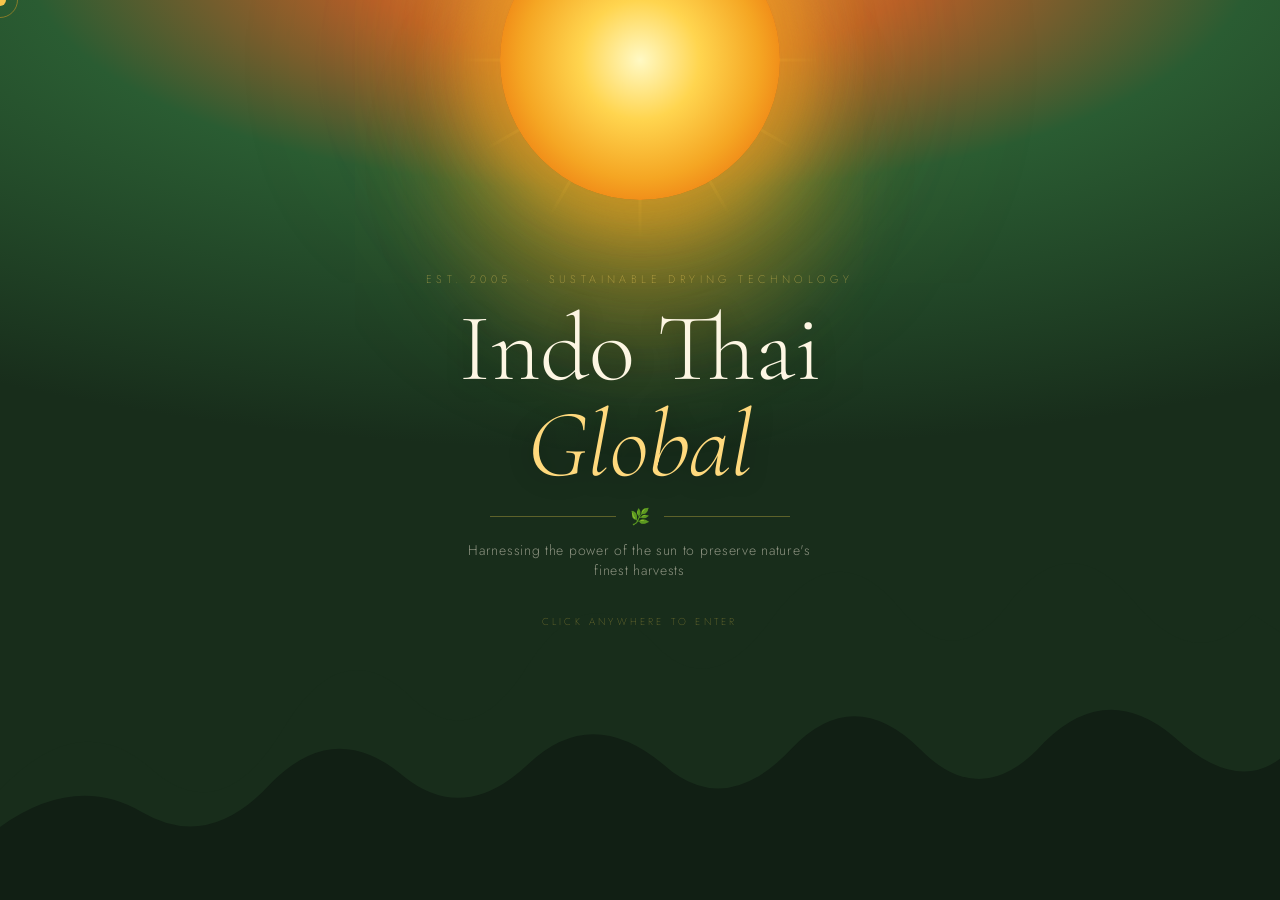
==== index.html @ aed5a340 "Add files via upload" ====
<!DOCTYPE html>
<html lang="en">
<head>
<meta charset="UTF-8">
<meta name="viewport" content="width=device-width, initial-scale=1.0">
<title>Indo Thai Global</title>
<link href="https://fonts.googleapis.com/css2?family=Cormorant+Garamond:ital,wght@0,300;1,300&family=Jost:wght@200;300&display=swap" rel="stylesheet">
<style>
*, *::before, *::after { margin: 0; padding: 0; box-sizing: border-box; }

:root {
  --sun: #f5a623;
  --sun-light: #ffd97d;
  --green-deep: #182d1b;
  --cream: #fdf6e3;
}

html, body {
  width: 100%; height: 100%;
  overflow: hidden;
  cursor: none;
  background: var(--green-deep);
}

#welcome {
  position: fixed; inset: 0;
  display: flex; align-items: center; justify-content: center;
}

#bg {
  position: absolute; inset: 0;
  background: radial-gradient(ellipse 100% 55% at 50% -5%,
    #e8913a 0%, #b85e28 22%, #2a5c32 48%, #182d1b 100%);
}

/* ── original sun ── */
#sun {
  position: absolute;
  top: -80px; left: 50%;
  transform: translateX(-50%);
  width: 280px; height: 280px;
  border-radius: 50%;
  background: radial-gradient(circle, #fff9c4 0%, #ffd54f 30%, #f5a623 60%, #e65100 100%);
  box-shadow:
    0 0 60px 30px rgba(245,166,35,0.5),
    0 0 120px 60px rgba(245,166,35,0.25),
    0 0 200px 100px rgba(245,166,35,0.1);
  animation: sunRise 3s cubic-bezier(.22,1,.36,1) forwards;
  opacity: 0;
  will-change: transform, opacity;
}
@keyframes sunRise {
  0%   { top: 40px; opacity: 0; }
  100% { top: -80px; opacity: 1; }
}

/* pulse is a separate blurred div — only animates opacity+scale (GPU only) */
#sun-glow {
  position: absolute;
  top: -80px; left: 50%;
  width: 480px; height: 480px;
  margin-left: -240px;
  border-radius: 50%;
  background: radial-gradient(circle, rgba(245,166,35,0.5) 0%, rgba(245,166,35,0.2) 45%, transparent 70%);
  filter: blur(28px);
  animation: sunRise 3s cubic-bezier(.22,1,.36,1) forwards,
             glowPulse 6s 3s ease-in-out infinite;
  opacity: 0;
  pointer-events: none;
  will-change: transform, opacity;
}
@keyframes glowPulse {
  0%,100% { opacity: 0.75; transform: scale(1); }
  50%      { opacity: 1;    transform: scale(1.15); }
}

/* ── original rays ── */
#rays {
  position: absolute;
  top: -80px; left: 50%;
  transform: translateX(-50%);
  width: 280px; height: 280px;
  animation: sunRise 3s cubic-bezier(.22,1,.36,1) forwards,
             raysRotate 20s 3s linear infinite;
  opacity: 0;
  will-change: transform, opacity;
}
@keyframes raysRotate {
  to { transform: translateX(-50%) rotate(360deg); }
}
.ray {
  position: absolute;
  top: 50%; left: 50%;
  width: 3px; height: 180px;
  background: linear-gradient(to bottom, rgba(255,220,80,0.6), transparent);
  transform-origin: 50% 0%;
  border-radius: 2px;
}

/* ── foliage ── */
#foliage {
  position: absolute; bottom: 0; left: 0; right: 0; height: 42%;
  background: url("data:image/svg+xml,%3Csvg xmlns='http://www.w3.org/2000/svg' viewBox='0 0 1440 360' preserveAspectRatio='none'%3E%3Cpath fill='%23182d1b' d='M0,360V255Q90,175 170,235Q250,295 320,195Q385,105 460,165Q530,225 595,135Q660,50 735,115Q800,175 870,90Q940,10 1010,80Q1075,150 1140,72Q1205,5 1275,75Q1345,148 1410,88L1440,105V360Z'/%3E%3C/svg%3E") no-repeat bottom/100%;
}
#foliage2 {
  position: absolute; bottom: 0; left: 0; right: 0; height: 26%;
  background: url("data:image/svg+xml,%3Csvg xmlns='http://www.w3.org/2000/svg' viewBox='0 0 1440 240' preserveAspectRatio='none'%3E%3Cpath fill='%23111f14' d='M0,240V165Q85,110 160,150Q235,190 305,120Q375,55 450,110Q520,165 595,100Q665,40 745,100Q815,158 890,85Q960,18 1035,85Q1105,150 1175,78Q1245,15 1320,72Q1390,130 1440,95V240Z'/%3E%3C/svg%3E") no-repeat bottom/100%;
}

/* ── content ── */
#content {
  position: relative; z-index: 5;
  display: flex; flex-direction: column;
  align-items: center; text-align: center; gap: 14px;
  animation: fadeUp 0.8s 2.2s both;
  will-change: opacity, transform;
}
@keyframes fadeUp {
  from { opacity: 0; transform: translateY(20px); }
  to   { opacity: 1; transform: translateY(0); }
}

.eyebrow {
  font-family: 'Jost', sans-serif;
  font-weight: 200;
  font-size: clamp(9px, 1vw, 11px);
  letter-spacing: 0.4em;
  text-transform: uppercase;
  color: rgba(255,215,100,0.6);
}

h1 {
  font-family: 'Cormorant Garamond', serif;
  font-weight: 300;
  font-size: clamp(46px, 7.5vw, 100px);
  line-height: 1;
  color: var(--cream);
  text-shadow: 0 2px 24px rgba(0,0,0,0.3);
}
h1 em { font-style: italic; color: var(--sun-light); }

.divider {
  display: flex; align-items: center; gap: 14px;
  width: 300px;
}
.divider-line { flex: 1; height: 1px; background: rgba(255,220,80,0.3); }

.sub {
  font-family: 'Jost', sans-serif;
  font-weight: 300;
  font-size: clamp(12px, 1.2vw, 14px);
  letter-spacing: 0.05em;
  color: rgba(253,246,227,0.5);
  max-width: 360px;
}

.hint {
  margin-top: 20px;
  font-family: 'Jost', sans-serif;
  font-weight: 200;
  font-size: 10px;
  letter-spacing: 0.32em;
  text-transform: uppercase;
  color: rgba(255,215,80,0.45);
  animation: blink 3s 3.5s ease-in-out infinite;
}
@keyframes blink {
  0%,100% { opacity: 0.35; }
  50%      { opacity: 0.85; }
}

/* ── cursor ── */
#cur {
  position: fixed; pointer-events: none; z-index: 9999;
  width: 12px; height: 12px; border-radius: 50%;
  background: var(--sun);
  mix-blend-mode: screen;
  transform: translate(-50%,-50%);
  transition: width .12s, height .12s;
  will-change: left, top;
}
#cur-ring {
  position: fixed; pointer-events: none; z-index: 9998;
  width: 36px; height: 36px; border-radius: 50%;
  border: 1.5px solid rgba(245,166,35,0.45);
  transform: translate(-50%,-50%);
  transition: left .14s ease, top .14s ease;
  will-change: left, top;
}

#cv { position: fixed; inset: 0; pointer-events: none; z-index: 9990; }

/* ── exit ── */
#flash {
  position: fixed; inset: 0; z-index: 19999;
  pointer-events: none; opacity: 0;
  will-change: opacity;
}
#flash.go { animation: flashOut 1.55s cubic-bezier(.4,0,.2,1) forwards; }
@keyframes flashOut {
  0%   { opacity: 0; }
  20%  { opacity: 1; background: radial-gradient(circle at var(--cx) var(--cy),
           rgba(255,220,80,0.9) 0%, rgba(245,166,35,0.6) 30%,
           rgba(76,175,80,0.4) 60%, transparent 90%); }
  60%  { opacity: 1; background: radial-gradient(circle at var(--cx) var(--cy),
           #fff9c4 0%, #ffd54f 20%, #4caf50 50%, #182d1b 80%); }
  100% { opacity: 1; background: #182d1b; }
}

.bl {
  position: fixed; pointer-events: none; z-index: 19998;
  animation: blAnim var(--d) cubic-bezier(.22,1,.36,1) forwards;
  will-change: transform, opacity;
}
@keyframes blAnim {
  0%   { transform: translate(0,0) rotate(0deg) scale(0); opacity: 1; }
  100% { transform: translate(var(--tx),var(--ty)) rotate(var(--r)) scale(1.4); opacity: 0; }
}
</style>
</head>
<body>

<canvas id="cv"></canvas>
<div id="cur"></div>
<div id="cur-ring"></div>
<div id="flash"></div>

<div id="welcome">
  <div id="bg"></div>
  <div id="sun-glow"></div>
  <div id="rays"></div>
  <div id="sun"></div>
  <div id="foliage"></div>
  <div id="foliage2"></div>

  <div id="content">
    <div class="eyebrow">Est. 2005 &nbsp;·&nbsp; Sustainable Drying Technology</div>
    <h1>Indo Thai<br><em>Global</em></h1>
    <div class="divider">
      <div class="divider-line"></div>
      <span style="font-size:16px">🌿</span>
      <div class="divider-line"></div>
    </div>
    <div class="sub">Harnessing the power of the sun to preserve nature's finest harvests</div>
    <div class="hint">Click anywhere to enter</div>
  </div>
</div>

<script>
/* ── sun rays (original JS approach) ── */
const raysEl = document.getElementById('rays');
for (let i = 0; i < 12; i++) {
  const r = document.createElement('div');
  r.className = 'ray';
  r.style.transform = `translateX(-50%) rotate(${i * 30}deg)`;
  raysEl.appendChild(r);
}

/* ── cursor ── */
const cur  = document.getElementById('cur');
const ring = document.getElementById('cur-ring');
document.addEventListener('mousemove', e => {
  cur.style.left  = e.clientX + 'px'; cur.style.top  = e.clientY + 'px';
  ring.style.left = e.clientX + 'px'; ring.style.top = e.clientY + 'px';
}, { passive: true });
document.addEventListener('mousedown', () => { cur.style.width='20px'; cur.style.height='20px'; });
document.addEventListener('mouseup',   () => { cur.style.width='12px'; cur.style.height='12px'; });

/* ── canvas leaves ── */
const cv  = document.getElementById('cv');
const ctx = cv.getContext('2d');
function resize() { cv.width = innerWidth; cv.height = innerHeight; }
resize();
window.addEventListener('resize', resize, { passive: true });

const EM = ['🍃','🌿','🍀','☘️'];
const pool = [];

function mkLeaf(x, y, burst) {
  const spd = burst ? 5.5 : 2;
  return {
    x, y,
    vx: (Math.random()-.5)*spd,
    vy: -(Math.random()*spd + 1.2),
    g:  burst ? 0.16 : 0.05,
    life: 1,
    decay: burst ? 0.026 : 0.006,
    sz: Math.random()*12+7,
    rot: Math.random()*Math.PI*2,
    rv: (Math.random()-.5)*0.09,
    e: EM[Math.floor(Math.random()*EM.length)]
  };
}

/* idle drizzle — 1 leaf per 2s */
let drizzleId = setInterval(() => {
  if (exiting) return;
  const l = mkLeaf(Math.random()*innerWidth, -10, false);
  l.vy=0.7; l.vx=(Math.random()-.5)*0.5; l.g=0.018; l.decay=0.003;
  pool.push(l);
}, 2000);

/* mouse trail — 1 per 220ms */
let lastT = 0;
document.addEventListener('mousemove', e => {
  if (exiting) return;
  const now = Date.now();
  if (now-lastT > 220) { lastT=now; pool.push(mkLeaf(e.clientX, e.clientY, false)); }
}, { passive: true });

/* click burst — 8 leaves */
document.addEventListener('mousedown', e => {
  if (!exiting) for (let i=0; i<8; i++) pool.push(mkLeaf(e.clientX, e.clientY, true));
});

/* render loop — grouped by emoji to minimise font switches */
(function loop() {
  ctx.clearRect(0,0,cv.width,cv.height);
  // cap pool so it never grows unbounded
  if (pool.length > 40) pool.splice(0, pool.length - 40);
  for (let i=pool.length-1; i>=0; i--) {
    const l=pool[i];
    l.vy+=l.g; l.vx*=0.99; l.x+=l.vx; l.y+=l.vy; l.rot+=l.rv; l.life-=l.decay;
    if (l.life<=0) { pool.splice(i,1); continue; }
    ctx.globalAlpha = Math.max(0, l.life);
    ctx.font = l.sz+'px serif';
    ctx.save();
    ctx.translate(l.x,l.y); ctx.rotate(l.rot);
    ctx.fillText(l.e,-l.sz/2,l.sz/2);
    ctx.restore();
  }
  ctx.globalAlpha = 1;
  requestAnimationFrame(loop);
})();

/* ── exit ── */
let exiting = false;
document.getElementById('welcome').addEventListener('click', e => {
  if (exiting) return;
  exiting = true;
  clearInterval(drizzleId);

  const es = ['🍃','🌿','🍀','☘️','🌱','🌾','🌻','✨'];
  for (let i=0; i<28; i++) {
    const el = document.createElement('div');
    el.className = 'bl';
    const ang = (i/28)*Math.PI*2 + Math.random()*.4;
    const d   = Math.random()*360+120;
    el.textContent = es[Math.floor(Math.random()*es.length)];
    el.style.cssText =
      `left:${e.clientX}px;top:${e.clientY}px;`+
      `font-size:${18+Math.random()*20}px;`+
      `--tx:${Math.cos(ang)*d}px;--ty:${Math.sin(ang)*d}px;`+
      `--r:${Math.random()*720-360}deg;--d:${.7+Math.random()*.7}s`;
    document.body.appendChild(el);
  }

  const flash = document.getElementById('flash');
  flash.style.setProperty('--cx', e.clientX+'px');
  flash.style.setProperty('--cy', e.clientY+'px');
  flash.classList.add('go');

  setTimeout(() => { window.location.href = 'home.html'; }, 1550);
});
</script>
</body>
</html>
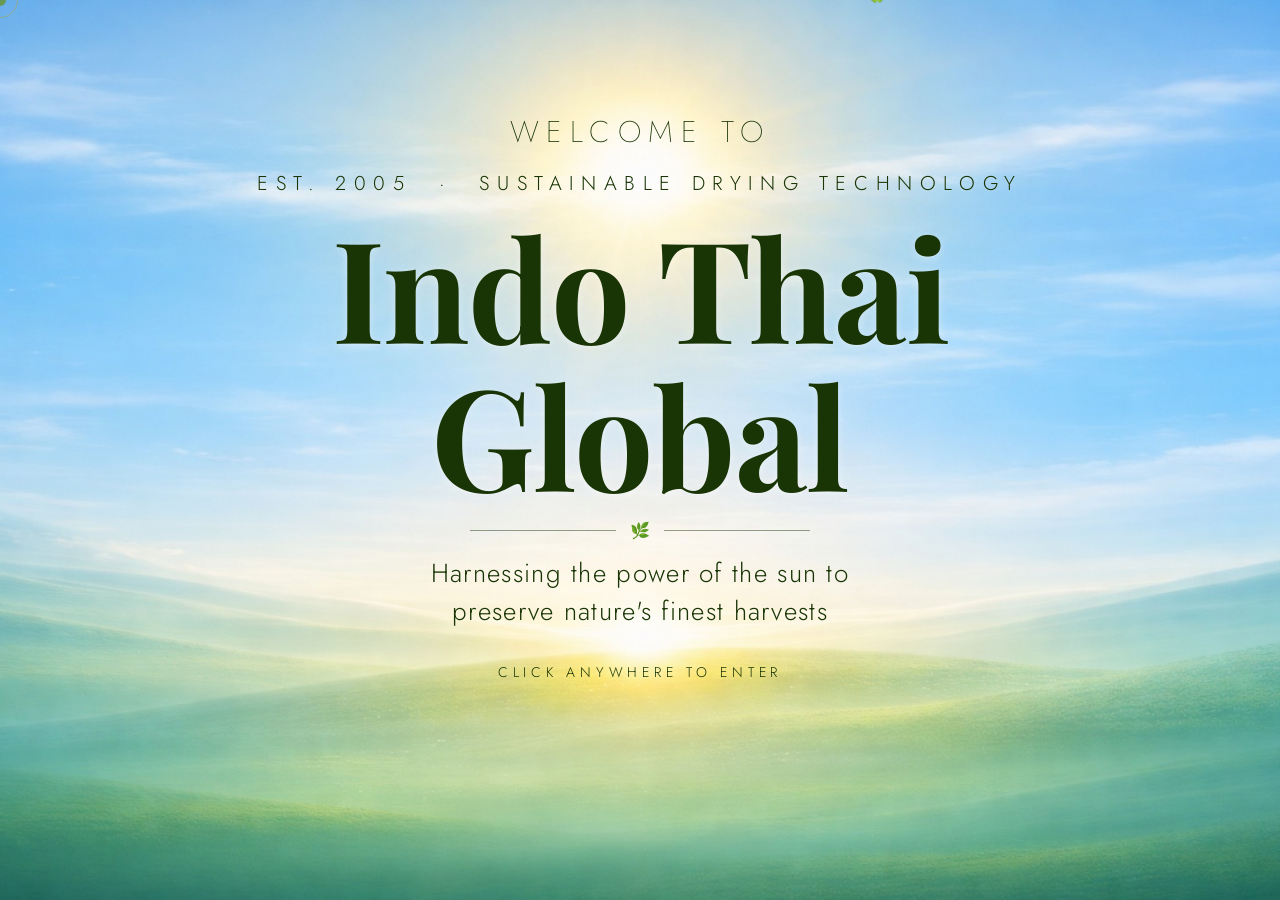
==== commit 355623e3: "Add files via upload" ====
--- a/index.html
+++ b/index.html
@@ -4,22 +4,15 @@
 <meta charset="UTF-8">
 <meta name="viewport" content="width=device-width, initial-scale=1.0">
 <title>Indo Thai Global</title>
-<link href="https://fonts.googleapis.com/css2?family=Cormorant+Garamond:ital,wght@0,300;1,300&family=Jost:wght@200;300&display=swap" rel="stylesheet">
+<link href="https://fonts.googleapis.com/css2?family=Playfair+Display:ital,wght@0,700;1,700&family=Jost:wght@200;300&display=swap" rel="stylesheet">
 <style>
 *, *::before, *::after { margin: 0; padding: 0; box-sizing: border-box; }
-
-:root {
-  --sun: #f5a623;
-  --sun-light: #ffd97d;
-  --green-deep: #182d1b;
-  --cream: #fdf6e3;
-}
 
 html, body {
   width: 100%; height: 100%;
   overflow: hidden;
   cursor: none;
-  background: var(--green-deep);
+  background: #8dd8ef;
 }
 
 #welcome {
@@ -27,215 +20,155 @@
   display: flex; align-items: center; justify-content: center;
 }
 
-#bg {
+#bg-canvas {
   position: absolute; inset: 0;
-  background: radial-gradient(ellipse 100% 55% at 50% -5%,
-    #e8913a 0%, #b85e28 22%, #2a5c32 48%, #182d1b 100%);
-}
-
-/* ── original sun ── */
-#sun {
-  position: absolute;
-  top: -80px; left: 50%;
-  transform: translateX(-50%);
-  width: 280px; height: 280px;
-  border-radius: 50%;
-  background: radial-gradient(circle, #fff9c4 0%, #ffd54f 30%, #f5a623 60%, #e65100 100%);
-  box-shadow:
-    0 0 60px 30px rgba(245,166,35,0.5),
-    0 0 120px 60px rgba(245,166,35,0.25),
-    0 0 200px 100px rgba(245,166,35,0.1);
-  animation: sunRise 3s cubic-bezier(.22,1,.36,1) forwards;
-  opacity: 0;
-  will-change: transform, opacity;
-}
-@keyframes sunRise {
-  0%   { top: 40px; opacity: 0; }
-  100% { top: -80px; opacity: 1; }
-}
-
-/* pulse is a separate blurred div — only animates opacity+scale (GPU only) */
-#sun-glow {
-  position: absolute;
-  top: -80px; left: 50%;
-  width: 480px; height: 480px;
-  margin-left: -240px;
-  border-radius: 50%;
-  background: radial-gradient(circle, rgba(245,166,35,0.5) 0%, rgba(245,166,35,0.2) 45%, transparent 70%);
-  filter: blur(28px);
-  animation: sunRise 3s cubic-bezier(.22,1,.36,1) forwards,
-             glowPulse 6s 3s ease-in-out infinite;
-  opacity: 0;
+  width: 100%; height: 100%;
+  z-index: 0;
+  display: none;
+}
+
+#cv {
+  position: fixed; inset: 0;
   pointer-events: none;
-  will-change: transform, opacity;
-}
-@keyframes glowPulse {
-  0%,100% { opacity: 0.75; transform: scale(1); }
-  50%      { opacity: 1;    transform: scale(1.15); }
-}
-
-/* ── original rays ── */
-#rays {
-  position: absolute;
-  top: -80px; left: 50%;
-  transform: translateX(-50%);
-  width: 280px; height: 280px;
-  animation: sunRise 3s cubic-bezier(.22,1,.36,1) forwards,
-             raysRotate 20s 3s linear infinite;
-  opacity: 0;
-  will-change: transform, opacity;
-}
-@keyframes raysRotate {
-  to { transform: translateX(-50%) rotate(360deg); }
-}
-.ray {
-  position: absolute;
-  top: 50%; left: 50%;
-  width: 3px; height: 180px;
-  background: linear-gradient(to bottom, rgba(255,220,80,0.6), transparent);
-  transform-origin: 50% 0%;
-  border-radius: 2px;
-}
-
-/* ── foliage ── */
-#foliage {
-  position: absolute; bottom: 0; left: 0; right: 0; height: 42%;
-  background: url("data:image/svg+xml,%3Csvg xmlns='http://www.w3.org/2000/svg' viewBox='0 0 1440 360' preserveAspectRatio='none'%3E%3Cpath fill='%23182d1b' d='M0,360V255Q90,175 170,235Q250,295 320,195Q385,105 460,165Q530,225 595,135Q660,50 735,115Q800,175 870,90Q940,10 1010,80Q1075,150 1140,72Q1205,5 1275,75Q1345,148 1410,88L1440,105V360Z'/%3E%3C/svg%3E") no-repeat bottom/100%;
-}
-#foliage2 {
-  position: absolute; bottom: 0; left: 0; right: 0; height: 26%;
-  background: url("data:image/svg+xml,%3Csvg xmlns='http://www.w3.org/2000/svg' viewBox='0 0 1440 240' preserveAspectRatio='none'%3E%3Cpath fill='%23111f14' d='M0,240V165Q85,110 160,150Q235,190 305,120Q375,55 450,110Q520,165 595,100Q665,40 745,100Q815,158 890,85Q960,18 1035,85Q1105,150 1175,78Q1245,15 1320,72Q1390,130 1440,95V240Z'/%3E%3C/svg%3E") no-repeat bottom/100%;
-}
-
-/* ── content ── */
+  z-index: 20;
+}
+
 #content {
-  position: relative; z-index: 5;
+  position: relative; z-index: 15;
   display: flex; flex-direction: column;
   align-items: center; text-align: center; gap: 14px;
-  animation: fadeUp 0.8s 2.2s both;
-  will-change: opacity, transform;
+  opacity: 0;
+  margin-top: -12vh;
+}
+#content.visible {
+  animation: fadeUp 0.9s cubic-bezier(.22,1,.36,1) forwards;
 }
 @keyframes fadeUp {
-  from { opacity: 0; transform: translateY(20px); }
+  from { opacity: 0; transform: translateY(22px); }
   to   { opacity: 1; transform: translateY(0); }
+}
+
+.welcome-text {
+  font-family: 'Jost', sans-serif;
+  font-weight: 180;
+  font-size: clamp(20px, 2.8vw, 30px);
+  letter-spacing: 0.25em;
+  text-transform: uppercase;
+  color: #1a3505;
+  text-shadow: 0 1px 3px rgba(255,255,255,0.3);
+  margin-bottom: 2px;
 }
 
 .eyebrow {
   font-family: 'Jost', sans-serif;
-  font-weight: 200;
-  font-size: clamp(9px, 1vw, 11px);
-  letter-spacing: 0.4em;
+  font-weight: 300;
+  font-size: clamp(14px, 1.8vw, 20px);
+  letter-spacing: 0.38em;
   text-transform: uppercase;
-  color: rgba(255,215,100,0.6);
+  color: #1a3505;
+  text-shadow: 0 1px 3px rgba(255,255,255,0.25);
 }
 
 h1 {
-  font-family: 'Cormorant Garamond', serif;
-  font-weight: 300;
-  font-size: clamp(46px, 7.5vw, 100px);
-  line-height: 1;
-  color: var(--cream);
-  text-shadow: 0 2px 24px rgba(0,0,0,0.3);
-}
-h1 em { font-style: italic; color: var(--sun-light); }
+  font-family: 'Playfair Display', serif;
+  font-weight: 700;
+  font-size: clamp(72px, 11vw, 148px);
+  line-height: 1.05;
+  color: #1a3505;
+  text-shadow: 0 2px 8px rgba(255,255,255,0.4), 0 1px 0 rgba(255,255,255,0.2);
+  letter-spacing: -0.01em;
+}
+h1 em { font-style: italic; color: #2a4a08; font-family: 'Playfair Display', serif; }
 
 .divider {
   display: flex; align-items: center; gap: 14px;
-  width: 300px;
-}
-.divider-line { flex: 1; height: 1px; background: rgba(255,220,80,0.3); }
+  width: 340px;
+}
+.divider-line { flex: 1; height: 1px; background: rgba(20,50,5,0.45); }
 
 .sub {
   font-family: 'Jost', sans-serif;
   font-weight: 300;
-  font-size: clamp(12px, 1.2vw, 14px);
+  font-size: clamp(18px, 2.2vw, 26px);
   letter-spacing: 0.05em;
-  color: rgba(253,246,227,0.5);
-  max-width: 360px;
+  color: #1a3505;
+  max-width: 420px;
+  text-shadow: 0 1px 4px rgba(255,255,255,0.35);
 }
 
 .hint {
-  margin-top: 20px;
+  margin-top: 18px;
   font-family: 'Jost', sans-serif;
-  font-weight: 200;
-  font-size: 10px;
-  letter-spacing: 0.32em;
+  font-weight: 300;
+  font-size: 14px;
+  letter-spacing: 0.34em;
   text-transform: uppercase;
-  color: rgba(255,215,80,0.45);
-  animation: blink 3s 3.5s ease-in-out infinite;
+  color: #1a3505;
+  animation: blink 3s ease-in-out infinite;
 }
 @keyframes blink {
-  0%,100% { opacity: 0.35; }
-  50%      { opacity: 0.85; }
-}
-
-/* ── cursor ── */
+  0%,100% { opacity: 0.3; }
+  50%      { opacity: 0.8; }
+}
+
 #cur {
   position: fixed; pointer-events: none; z-index: 9999;
   width: 12px; height: 12px; border-radius: 50%;
-  background: var(--sun);
-  mix-blend-mode: screen;
+  background: rgba(255,220,60,0.85);
+  mix-blend-mode: multiply;
   transform: translate(-50%,-50%);
   transition: width .12s, height .12s;
-  will-change: left, top;
 }
 #cur-ring {
   position: fixed; pointer-events: none; z-index: 9998;
   width: 36px; height: 36px; border-radius: 50%;
-  border: 1.5px solid rgba(245,166,35,0.45);
+  border: 1.5px solid rgba(200,160,20,0.40);
   transform: translate(-50%,-50%);
-  transition: left .14s ease, top .14s ease;
-  will-change: left, top;
-}
-
-#cv { position: fixed; inset: 0; pointer-events: none; z-index: 9990; }
-
-/* ── exit ── */
+  transition: left .13s ease, top .13s ease;
+}
+
 #flash {
   position: fixed; inset: 0; z-index: 19999;
   pointer-events: none; opacity: 0;
-  will-change: opacity;
-}
-#flash.go { animation: flashOut 1.55s cubic-bezier(.4,0,.2,1) forwards; }
-@keyframes flashOut {
-  0%   { opacity: 0; }
-  20%  { opacity: 1; background: radial-gradient(circle at var(--cx) var(--cy),
-           rgba(255,220,80,0.9) 0%, rgba(245,166,35,0.6) 30%,
-           rgba(76,175,80,0.4) 60%, transparent 90%); }
-  60%  { opacity: 1; background: radial-gradient(circle at var(--cx) var(--cy),
-           #fff9c4 0%, #ffd54f 20%, #4caf50 50%, #182d1b 80%); }
-  100% { opacity: 1; background: #182d1b; }
+}
+#flash.go { animation: screenWipe 0.8s ease-in forwards; }
+@keyframes screenWipe {
+  0%   { opacity: 0; background: radial-gradient(circle at var(--cx) var(--cy), #fff8e0 0%, transparent 60%); }
+  40%  { opacity: 1; background: radial-gradient(circle at var(--cx) var(--cy), #ffffff 0%, #d4f060 40%, #4a9e10 80%); }
+  100% { opacity: 1; background: #0d2204; }
 }
 
 .bl {
   position: fixed; pointer-events: none; z-index: 19998;
   animation: blAnim var(--d) cubic-bezier(.22,1,.36,1) forwards;
-  will-change: transform, opacity;
 }
 @keyframes blAnim {
   0%   { transform: translate(0,0) rotate(0deg) scale(0); opacity: 1; }
   100% { transform: translate(var(--tx),var(--ty)) rotate(var(--r)) scale(1.4); opacity: 0; }
 }
+
+#bg-photo {
+  position: absolute; inset: 0;
+  width: 100%; height: 100%;
+  background: url("[data-uri]") center center / cover no-repeat;
+  z-index: 0;
+}
 </style>
 </head>
 <body>
 
+<canvas id="bg-canvas"></canvas>
+<div id="bg-photo"></div>
 <canvas id="cv"></canvas>
 <div id="cur"></div>
 <div id="cur-ring"></div>
 <div id="flash"></div>
 
 <div id="welcome">
-  <div id="bg"></div>
-  <div id="sun-glow"></div>
-  <div id="rays"></div>
-  <div id="sun"></div>
-  <div id="foliage"></div>
-  <div id="foliage2"></div>
-
   <div id="content">
+    <div class="welcome-text">Welcome to</div>
     <div class="eyebrow">Est. 2005 &nbsp;·&nbsp; Sustainable Drying Technology</div>
-    <h1>Indo Thai<br><em>Global</em></h1>
+    <h1>Indo Thai<br>Global</h1>
     <div class="divider">
       <div class="divider-line"></div>
       <span style="font-size:16px">🌿</span>
@@ -247,120 +180,374 @@
 </div>
 
 <script>
-/* ── sun rays (original JS approach) ── */
-const raysEl = document.getElementById('rays');
-for (let i = 0; i < 12; i++) {
-  const r = document.createElement('div');
-  r.className = 'ray';
-  r.style.transform = `translateX(-50%) rotate(${i * 30}deg)`;
-  raysEl.appendChild(r);
-}
+const bgCanvas = document.getElementById('bg-canvas');
+const bgCtx    = bgCanvas.getContext('2d');
+let W, H, sunX, sunY;
+
+/* simple value noise */
+function noise(x, y, s) {
+  const n = Math.sin(x * 127.1 + y * 311.7 + (s||0) * 74.3) * 43758.5453;
+  return n - Math.floor(n);
+}
+
+/* ── clouds ── */
+const clouds = [];
+function initClouds() {
+  clouds.length = 0;
+  const defs = [
+    { xf:0.12, yf:0.08, w:320, h:95,  layers:6, speed:0.008 },
+    { xf:0.68, yf:0.12, w:280, h:80,  layers:5, speed:0.010 },
+    { xf:0.38, yf:0.22, w:240, h:70,  layers:5, speed:0.007 },
+  ];
+  defs.forEach(d => clouds.push({
+    x: d.xf * W, y: d.yf * H,
+    w: d.w, h: d.h, layers: d.layers,
+    speed: d.speed, opacity: 0
+  }));
+}
+
+function drawCloud(ctx, cx, cy, w, h, layers, alpha) {
+  for (let l = 0; l < layers; l++) {
+    const t  = l / (layers - 1);
+    const lw = w * (0.5 + t * 0.5);
+    const lh = h * (0.38 + t * 0.62);
+    const ly = cy + (1 - t) * h * 0.20;
+    const ba = alpha * (0.07 + t * 0.11);
+
+    // core puff
+    const g0 = ctx.createRadialGradient(cx, ly, 0, cx, ly, lw * 0.52);
+    g0.addColorStop(0,   `rgba(255,255,255,${ba * 1.5})`);
+    g0.addColorStop(0.45,`rgba(248,253,255,${ba})`);
+    g0.addColorStop(1,   `rgba(220,238,255,0)`);
+    ctx.beginPath(); ctx.ellipse(cx, ly, lw*0.52, lh*0.48, 0, 0, Math.PI*2);
+    ctx.fillStyle = g0; ctx.fill();
+
+    // left lobe
+    const gl = ctx.createRadialGradient(cx-lw*0.27, ly+lh*0.07, 0, cx-lw*0.27, ly+lh*0.07, lw*0.30);
+    gl.addColorStop(0, `rgba(255,255,255,${ba*1.3})`);
+    gl.addColorStop(1, `rgba(230,245,255,0)`);
+    ctx.beginPath(); ctx.ellipse(cx-lw*0.27, ly+lh*0.07, lw*0.30, lh*0.38, 0, 0, Math.PI*2);
+    ctx.fillStyle = gl; ctx.fill();
+
+    // right lobe
+    const gr2 = ctx.createRadialGradient(cx+lw*0.24, ly+lh*0.05, 0, cx+lw*0.24, ly+lh*0.05, lw*0.28);
+    gr2.addColorStop(0, `rgba(255,255,255,${ba*1.2})`);
+    gr2.addColorStop(1, `rgba(230,245,255,0)`);
+    ctx.beginPath(); ctx.ellipse(cx+lw*0.24, ly+lh*0.05, lw*0.28, lh*0.36, 0, 0, Math.PI*2);
+    ctx.fillStyle = gr2; ctx.fill();
+
+    // shadow belly
+    const gs = ctx.createRadialGradient(cx, cy+h*0.32, 0, cx, cy+h*0.32, lw*0.46);
+    gs.addColorStop(0,   `rgba(140,175,215,${ba*0.60})`);
+    gs.addColorStop(0.6, `rgba(170,205,235,${ba*0.22})`);
+    gs.addColorStop(1,   `rgba(200,225,245,0)`);
+    ctx.beginPath(); ctx.ellipse(cx, cy+h*0.32, lw*0.46, lh*0.20, 0, 0, Math.PI*2);
+    ctx.fillStyle = gs; ctx.fill();
+  }
+}
+
+/* ── main draw ── */
+function drawScene(elapsed) {
+  bgCtx.clearRect(0, 0, W, H);
+  sunX = W * 0.50;
+  sunY = H * 0.12;
+  const horizonY = H * 0.60;
+
+  /* 1. SKY */
+  const sky = bgCtx.createLinearGradient(0, 0, 0, horizonY);
+  sky.addColorStop(0.00, '#eef8ff');
+  sky.addColorStop(0.06, '#c5eaf8');
+  sky.addColorStop(0.18, '#7ecce8');
+  sky.addColorStop(0.42, '#52b4e8');
+  sky.addColorStop(0.70, '#78cce6');
+  sky.addColorStop(0.88, '#b5e8f5');
+  sky.addColorStop(1.00, '#d5f0f8');
+  bgCtx.fillStyle = sky;
+  bgCtx.fillRect(0, 0, W, horizonY + 2);
+
+  /* 2. Large atmospheric sun bloom */
+  const bloom = bgCtx.createRadialGradient(sunX, sunY, 0, sunX, sunY, H * 0.55);
+  bloom.addColorStop(0.00, 'rgba(255,255,245,0.72)');
+  bloom.addColorStop(0.06, 'rgba(255,252,200,0.50)');
+  bloom.addColorStop(0.18, 'rgba(255,238,140,0.24)');
+  bloom.addColorStop(0.38, 'rgba(255,220,100,0.10)');
+  bloom.addColorStop(0.65, 'rgba(200,232,255,0.04)');
+  bloom.addColorStop(1.00, 'rgba(150,210,255,0)');
+  bgCtx.fillStyle = bloom;
+  bgCtx.fillRect(0, 0, W, H);
+
+  /* 3. GOD RAYS */
+  const rayCount = 16;
+  const rayAngleOffset = elapsed * 0.000055;
+  for (let i = 0; i < rayCount; i++) {
+    const ang   = (i / rayCount) * Math.PI * 2 + rayAngleOffset;
+    const len   = H * 1.5;
+    const halfW = (0.016 + (i % 4) * 0.005);
+    const pulse = 0.038 + Math.sin(elapsed * 0.0004 + i * 1.1) * 0.012;
+
+    const ax1 = sunX + Math.cos(ang - halfW) * 50;
+    const ay1 = sunY + Math.sin(ang - halfW) * 50;
+    const ax2 = sunX + Math.cos(ang + halfW) * 50;
+    const ay2 = sunY + Math.sin(ang + halfW) * 50;
+    const ax3 = sunX + Math.cos(ang + halfW) * len;
+    const ay3 = sunY + Math.sin(ang + halfW) * len;
+    const ax4 = sunX + Math.cos(ang - halfW) * len;
+    const ay4 = sunY + Math.sin(ang - halfW) * len;
+
+    const rayG = bgCtx.createLinearGradient(
+      sunX, sunY,
+      sunX + Math.cos(ang)*len, sunY + Math.sin(ang)*len
+    );
+    rayG.addColorStop(0,   `rgba(255,252,215,${pulse})`);
+    rayG.addColorStop(0.25,`rgba(255,245,195,${pulse*0.55})`);
+    rayG.addColorStop(1,   `rgba(255,238,175,0)`);
+
+    bgCtx.beginPath();
+    bgCtx.moveTo(ax1,ay1); bgCtx.lineTo(ax2,ay2);
+    bgCtx.lineTo(ax3,ay3); bgCtx.lineTo(ax4,ay4);
+    bgCtx.closePath();
+    bgCtx.fillStyle = rayG;
+    bgCtx.fill();
+  }
+
+  /* 4. SUN */
+  // outer halo ring
+  const halo = bgCtx.createRadialGradient(sunX, sunY, 0, sunX, sunY, 220);
+  halo.addColorStop(0.00, 'rgba(255,255,255,1.00)');
+  halo.addColorStop(0.10, 'rgba(255,255,220,0.85)');
+  halo.addColorStop(0.28, 'rgba(255,245,140,0.42)');
+  halo.addColorStop(0.52, 'rgba(255,225,70,0.14)');
+  halo.addColorStop(1.00, 'rgba(255,205,50,0)');
+  bgCtx.beginPath(); bgCtx.arc(sunX, sunY, 220, 0, Math.PI*2);
+  bgCtx.fillStyle = halo; bgCtx.fill();
+
+  // sun disc
+  const disc = bgCtx.createRadialGradient(sunX-16, sunY-16, 0, sunX, sunY, 75);
+  disc.addColorStop(0.00, '#ffffff');
+  disc.addColorStop(0.20, '#fffff5');
+  disc.addColorStop(0.55, '#fff5a0');
+  disc.addColorStop(1.00, '#fde030');
+  bgCtx.beginPath(); bgCtx.arc(sunX, sunY, 75, 0, Math.PI*2);
+  bgCtx.fillStyle = disc; bgCtx.fill();
+  bgCtx.beginPath(); bgCtx.arc(sunX, sunY, 75, 0, Math.PI*2);
+  bgCtx.strokeStyle = 'rgba(255,198,30,0.20)'; bgCtx.lineWidth = 8; bgCtx.stroke();
+
+  /* 5. CLOUDS */
+  clouds.forEach(c => {
+    c.x += c.speed;
+    if (c.x > W + c.w * 0.7) c.x = -c.w * 0.7;
+    c.opacity = Math.min(1, c.opacity + 0.004);
+    drawCloud(bgCtx, c.x, c.y, c.w, c.h, c.layers, c.opacity);
+  });
+
+  /* 6. HORIZON HAZE */
+  const haze = bgCtx.createLinearGradient(0, horizonY - H*0.10, 0, horizonY + H*0.07);
+  haze.addColorStop(0,   'rgba(215,245,195,0)');
+  haze.addColorStop(0.35,'rgba(235,252,210,0.60)');
+  haze.addColorStop(0.65,'rgba(205,238,178,0.38)');
+  haze.addColorStop(1,   'rgba(160,215,120,0)');
+  bgCtx.fillStyle = haze;
+  bgCtx.fillRect(0, horizonY - H*0.10, W, H*0.20);
+
+  /* 7. FLAT GRASS PLAINS — smooth horizon, no jagged hills */
+  // Layer 1: far distant plain (pale, hazy)
+  const plain1Y = horizonY + H * 0.01;
+  const p1G = bgCtx.createLinearGradient(0, plain1Y, 0, H);
+  p1G.addColorStop(0,   '#b8e04a');
+  p1G.addColorStop(0.2, '#98c830');
+  p1G.addColorStop(1,   '#5a8c10');
+  bgCtx.fillStyle = p1G;
+  bgCtx.fillRect(0, plain1Y, W, H - plain1Y);
+
+  // sunlight shimmer on far plain
+  const sh1 = bgCtx.createRadialGradient(sunX, plain1Y, 0, sunX, plain1Y, W * 0.6);
+  sh1.addColorStop(0,   'rgba(255,255,190,0.30)');
+  sh1.addColorStop(0.45,'rgba(225,255,150,0.12)');
+  sh1.addColorStop(1,   'rgba(200,240,100,0)');
+  bgCtx.fillStyle = sh1;
+  bgCtx.fillRect(0, plain1Y, W, H - plain1Y);
+
+  // Layer 2: mid plain (richer green)
+  const plain2Y = horizonY + H * 0.10;
+  const p2G = bgCtx.createLinearGradient(0, plain2Y, 0, H);
+  p2G.addColorStop(0,   '#7ec820');
+  p2G.addColorStop(0.3, '#5ca010');
+  p2G.addColorStop(1,   '#357008');
+  bgCtx.fillStyle = p2G;
+  bgCtx.fillRect(0, plain2Y, W, H - plain2Y);
+
+  const sh2 = bgCtx.createRadialGradient(sunX, plain2Y, 0, sunX, plain2Y, W * 0.55);
+  sh2.addColorStop(0,   'rgba(255,255,180,0.22)');
+  sh2.addColorStop(0.4, 'rgba(220,255,140,0.08)');
+  sh2.addColorStop(1,   'rgba(200,240,100,0)');
+  bgCtx.fillStyle = sh2;
+  bgCtx.fillRect(0, plain2Y, W, H - plain2Y);
+
+  // Layer 3: near plain (dark rich foreground)
+  const plain3Y = horizonY + H * 0.22;
+  const p3G = bgCtx.createLinearGradient(0, plain3Y, 0, H);
+  p3G.addColorStop(0,   '#58a010');
+  p3G.addColorStop(0.25,'#3d7808');
+  p3G.addColorStop(1,   '#1e4804');
+  bgCtx.fillStyle = p3G;
+  bgCtx.fillRect(0, plain3Y, W, H - plain3Y);
+
+  /* 8. PLAIN GROUND fill — no blades */
+  const fgBase = horizonY + H * 0.255;
+
+  /* 9. GROUND fill */
+  const gnd = bgCtx.createLinearGradient(0, fgBase, 0, H);
+  gnd.addColorStop(0,   '#48900e');
+  gnd.addColorStop(0.3, '#356808');
+  gnd.addColorStop(1,   '#1c4204');
+  bgCtx.fillStyle = gnd;
+  bgCtx.fillRect(0, fgBase+5, W, H-fgBase);
+
+  /* 10. FOREGROUND VIGNETTE */
+  const vig = bgCtx.createLinearGradient(0, H*0.76, 0, H);
+  vig.addColorStop(0, 'rgba(8,26,3,0)');
+  vig.addColorStop(1, 'rgba(8,26,3,0.60)');
+  bgCtx.fillStyle = vig;
+  bgCtx.fillRect(0, H*0.76, W, H*0.24);
+
+  /* 11. Vertical light shaft + lens flare */
+  const shaft = bgCtx.createLinearGradient(sunX, sunY, sunX, H*0.65);
+  shaft.addColorStop(0,   'rgba(255,255,200,0.13)');
+  shaft.addColorStop(0.5, 'rgba(255,240,155,0.05)');
+  shaft.addColorStop(1,   'rgba(255,230,110,0)');
+  bgCtx.fillStyle = shaft;
+  bgCtx.fillRect(sunX-90, sunY, 180, H*0.55);
+
+  [
+    { d:0.16, r:16, a:0.09, c:'255,242,140' },
+    { d:0.28, r: 8, a:0.07, c:'195,215,255' },
+    { d:0.42, r:22, a:0.05, c:'175,208,255' },
+    { d:0.58, r: 6, a:0.09, c:'255,198,95'  },
+  ].forEach(f => {
+    const fx = W*.5 + (W*.5-sunX)*f.d*2;
+    const fy = H*.5 + (H*.5-sunY)*f.d*2;
+    const fg2 = bgCtx.createRadialGradient(fx,fy,0,fx,fy,f.r);
+    fg2.addColorStop(0,`rgba(${f.c},${f.a})`);
+    fg2.addColorStop(1,`rgba(${f.c},0)`);
+    bgCtx.beginPath(); bgCtx.arc(fx,fy,f.r,0,Math.PI*2);
+    bgCtx.fillStyle=fg2; bgCtx.fill();
+  });
+}
+
+/* ── resize + init ── */
+function resize() {
+  W = bgCanvas.width  = window.innerWidth;
+  H = bgCanvas.height = window.innerHeight;
+  const lv = document.getElementById('cv');
+  lv.width = W; lv.height = H;
+  initClouds();
+}
+resize();
+window.addEventListener('resize', resize, { passive: true });
+
+/* ── animation loop ── */
+let startTime = null;
+let contentShown = false;
+
+function tick(ts) {
+  if (!startTime) startTime = ts;
+  const elapsed = ts - startTime;
+  drawScene(elapsed);
+  if (!contentShown && elapsed > 1600) {
+    contentShown = true;
+    document.getElementById('content').classList.add('visible');
+  }
+  requestAnimationFrame(tick);
+}
+requestAnimationFrame(tick);
 
 /* ── cursor ── */
 const cur  = document.getElementById('cur');
 const ring = document.getElementById('cur-ring');
 document.addEventListener('mousemove', e => {
-  cur.style.left  = e.clientX + 'px'; cur.style.top  = e.clientY + 'px';
-  ring.style.left = e.clientX + 'px'; ring.style.top = e.clientY + 'px';
+  cur.style.left  = e.clientX+'px'; cur.style.top  = e.clientY+'px';
+  ring.style.left = e.clientX+'px'; ring.style.top = e.clientY+'px';
 }, { passive: true });
 document.addEventListener('mousedown', () => { cur.style.width='20px'; cur.style.height='20px'; });
 document.addEventListener('mouseup',   () => { cur.style.width='12px'; cur.style.height='12px'; });
 
-/* ── canvas leaves ── */
-const cv  = document.getElementById('cv');
-const ctx = cv.getContext('2d');
-function resize() { cv.width = innerWidth; cv.height = innerHeight; }
-resize();
-window.addEventListener('resize', resize, { passive: true });
-
-const EM = ['🍃','🌿','🍀','☘️'];
+/* ── leaf particles ── */
+const lv   = document.getElementById('cv');
+const lctx = lv.getContext('2d');
+const EM   = ['🍃','🌿','🍀','☘️'];
 const pool = [];
+let exiting = false;
 
 function mkLeaf(x, y, burst) {
   const spd = burst ? 5.5 : 2;
-  return {
-    x, y,
-    vx: (Math.random()-.5)*spd,
-    vy: -(Math.random()*spd + 1.2),
-    g:  burst ? 0.16 : 0.05,
-    life: 1,
-    decay: burst ? 0.026 : 0.006,
-    sz: Math.random()*12+7,
-    rot: Math.random()*Math.PI*2,
-    rv: (Math.random()-.5)*0.09,
-    e: EM[Math.floor(Math.random()*EM.length)]
+  return { x, y,
+    vx:(Math.random()-.5)*spd, vy:-(Math.random()*spd+1.2),
+    g: burst?0.16:0.05, life:1, decay:burst?0.026:0.006,
+    sz:Math.random()*12+7, rot:Math.random()*Math.PI*2,
+    rv:(Math.random()-.5)*0.09, e:EM[Math.floor(Math.random()*EM.length)]
   };
 }
 
-/* idle drizzle — 1 leaf per 2s */
 let drizzleId = setInterval(() => {
   if (exiting) return;
-  const l = mkLeaf(Math.random()*innerWidth, -10, false);
+  const l = mkLeaf(Math.random()*window.innerWidth, -10, false);
   l.vy=0.7; l.vx=(Math.random()-.5)*0.5; l.g=0.018; l.decay=0.003;
   pool.push(l);
 }, 2000);
 
-/* mouse trail — 1 per 220ms */
 let lastT = 0;
 document.addEventListener('mousemove', e => {
   if (exiting) return;
   const now = Date.now();
-  if (now-lastT > 220) { lastT=now; pool.push(mkLeaf(e.clientX, e.clientY, false)); }
-}, { passive: true });
-
-/* click burst — 8 leaves */
+  if (now-lastT>220) { lastT=now; pool.push(mkLeaf(e.clientX,e.clientY,false)); }
+}, { passive:true });
 document.addEventListener('mousedown', e => {
-  if (!exiting) for (let i=0; i<8; i++) pool.push(mkLeaf(e.clientX, e.clientY, true));
+  if (!exiting) for (let i=0;i<8;i++) pool.push(mkLeaf(e.clientX,e.clientY,true));
 });
 
-/* render loop — grouped by emoji to minimise font switches */
-(function loop() {
-  ctx.clearRect(0,0,cv.width,cv.height);
-  // cap pool so it never grows unbounded
-  if (pool.length > 40) pool.splice(0, pool.length - 40);
+(function leafLoop() {
+  lctx.clearRect(0, 0, lv.width, lv.height);
+  if (pool.length>40) pool.splice(0, pool.length-40);
   for (let i=pool.length-1; i>=0; i--) {
     const l=pool[i];
     l.vy+=l.g; l.vx*=0.99; l.x+=l.vx; l.y+=l.vy; l.rot+=l.rv; l.life-=l.decay;
     if (l.life<=0) { pool.splice(i,1); continue; }
-    ctx.globalAlpha = Math.max(0, l.life);
-    ctx.font = l.sz+'px serif';
-    ctx.save();
-    ctx.translate(l.x,l.y); ctx.rotate(l.rot);
-    ctx.fillText(l.e,-l.sz/2,l.sz/2);
-    ctx.restore();
+    lctx.globalAlpha=Math.max(0,l.life);
+    lctx.font=l.sz+'px serif';
+    lctx.save(); lctx.translate(l.x,l.y); lctx.rotate(l.rot);
+    lctx.fillText(l.e,-l.sz/2,l.sz/2);
+    lctx.restore();
   }
-  ctx.globalAlpha = 1;
-  requestAnimationFrame(loop);
+  lctx.globalAlpha=1;
+  requestAnimationFrame(leafLoop);
 })();
 
 /* ── exit ── */
-let exiting = false;
 document.getElementById('welcome').addEventListener('click', e => {
   if (exiting) return;
   exiting = true;
   clearInterval(drizzleId);
 
-  const es = ['🍃','🌿','🍀','☘️','🌱','🌾','🌻','✨'];
-  for (let i=0; i<28; i++) {
+  // quick emoji burst
+  const es = ['☀️','🌿','🍃','🌾','✨','🌻','💛'];
+  for (let i = 0; i < 18; i++) {
     const el = document.createElement('div');
     el.className = 'bl';
-    const ang = (i/28)*Math.PI*2 + Math.random()*.4;
-    const d   = Math.random()*360+120;
-    el.textContent = es[Math.floor(Math.random()*es.length)];
+    const ang = (i / 18) * Math.PI * 2 + Math.random() * 0.4;
+    const d   = 100 + Math.random() * 260;
+    el.textContent = es[Math.floor(Math.random() * es.length)];
     el.style.cssText =
-      `left:${e.clientX}px;top:${e.clientY}px;`+
-      `font-size:${18+Math.random()*20}px;`+
-      `--tx:${Math.cos(ang)*d}px;--ty:${Math.sin(ang)*d}px;`+
-      `--r:${Math.random()*720-360}deg;--d:${.7+Math.random()*.7}s`;
+      `left:${e.clientX}px;top:${e.clientY}px;font-size:${14+Math.random()*18}px;` +
+      `--tx:${Math.cos(ang)*d}px;--ty:${Math.sin(ang)*d}px;` +
+      `--r:${Math.random()*360-180}deg;--d:${0.4+Math.random()*0.3}s`;
     document.body.appendChild(el);
   }
 
   const flash = document.getElementById('flash');
-  flash.style.setProperty('--cx', e.clientX+'px');
-  flash.style.setProperty('--cy', e.clientY+'px');
+  flash.style.setProperty('--cx', e.clientX + 'px');
+  flash.style.setProperty('--cy', e.clientY + 'px');
   flash.classList.add('go');
-
-  setTimeout(() => { window.location.href = 'home.html'; }, 1550);
+  setTimeout(() => { window.location.href = 'home.html'; }, 820);
 });
 </script>
 </body>
